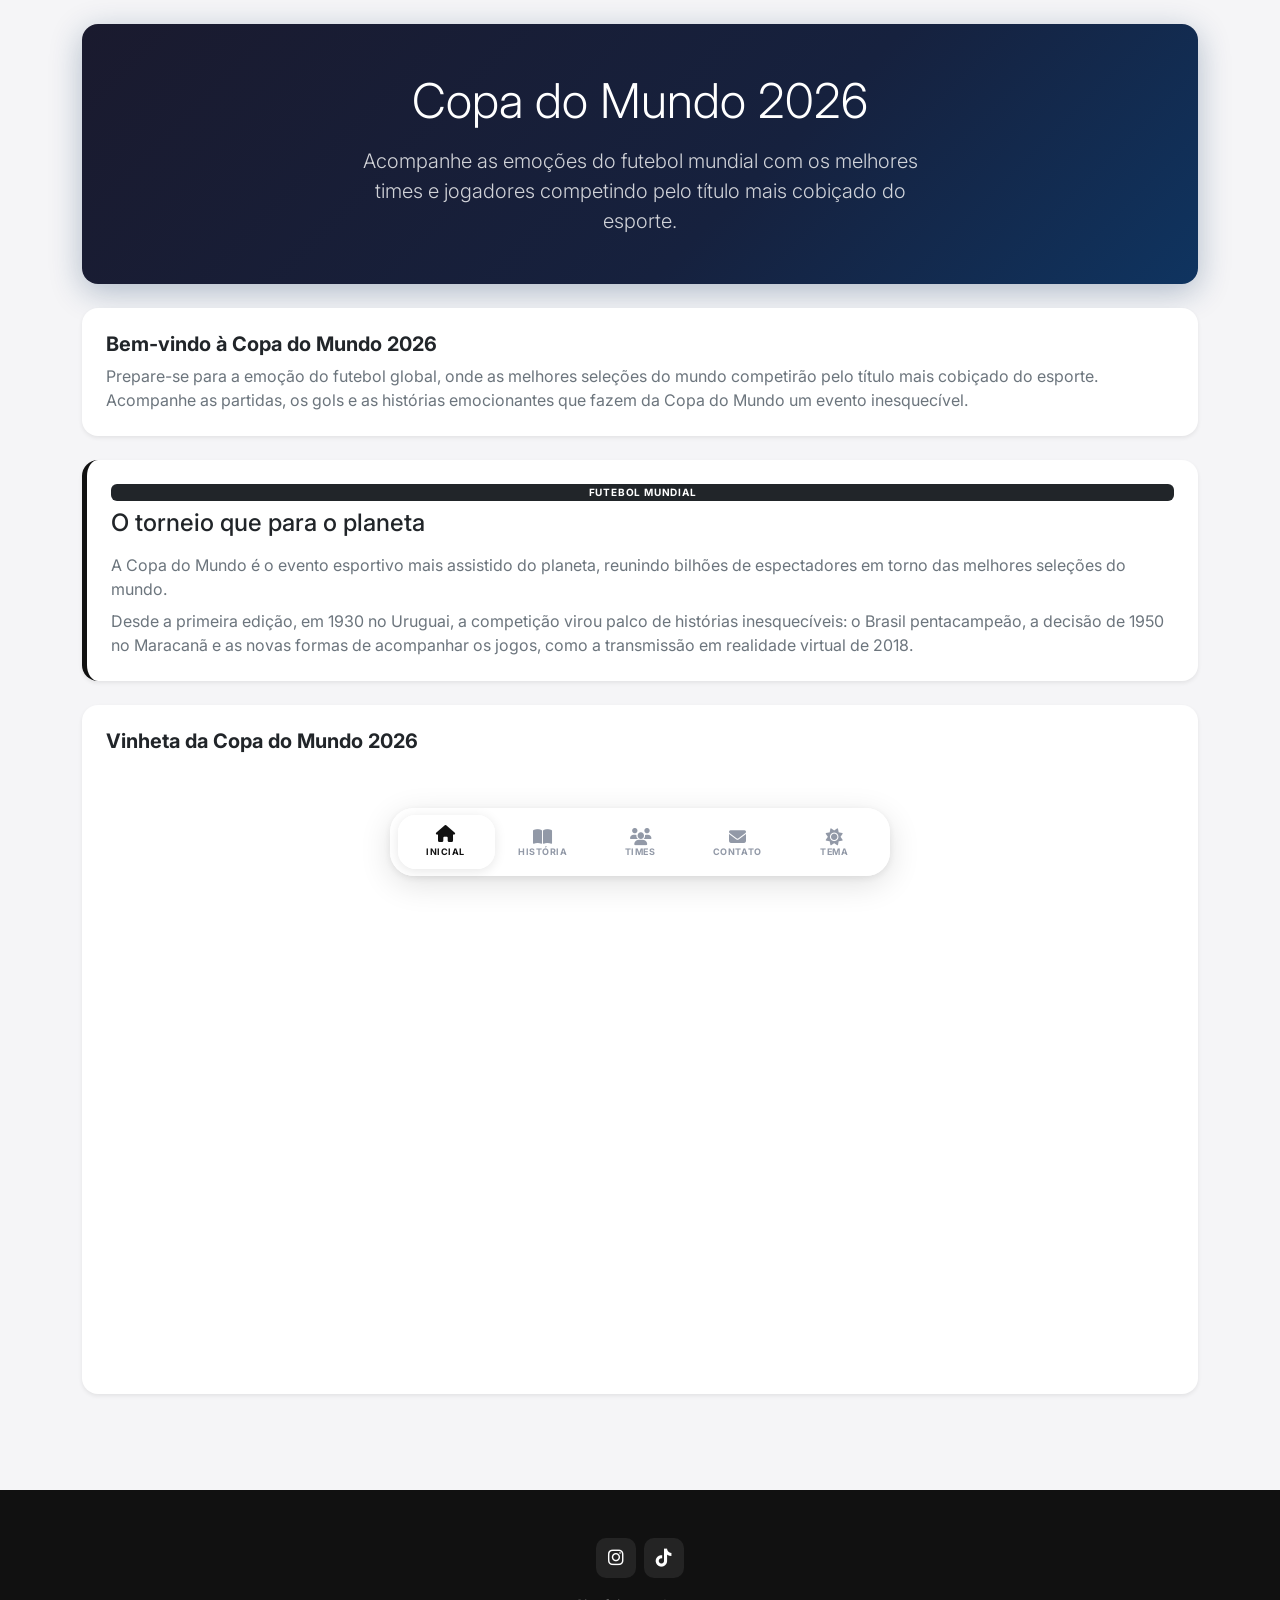
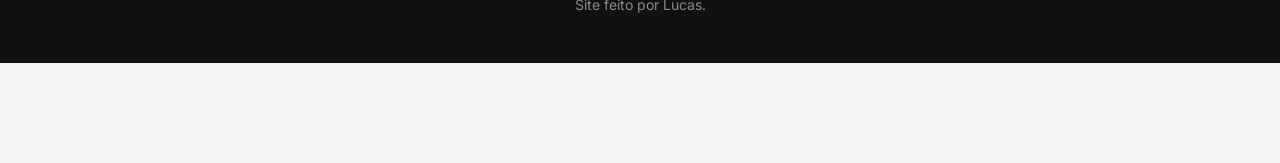
==== index.html @ 98e3d569 "Add files via upload" ====
﻿<!DOCTYPE html>
<html lang="pt-br">
<head>
    <meta charset="UTF-8">
    <meta name="viewport" content="width=device-width, initial-scale=1.0">
    <title>Copa do Mundo 2026</title>
    <link rel="stylesheet" href="https://cdn.jsdelivr.net/npm/bootstrap@5.3.3/dist/css/bootstrap.min.css">
    <link rel="stylesheet" href="https://cdnjs.cloudflare.com/ajax/libs/font-awesome/6.5.2/css/all.min.css">
    <link href="https://fonts.googleapis.com/css2?family=Inter:wght@400;600;700;800&display=swap" rel="stylesheet">
    <link rel="stylesheet" href="style.css">
</head>
<body>

    <header>
        <nav class="liquid-nav" aria-label="Navegação principal">
            <ul class="liquid-nav__list">
                <span class="liquid-nav__indicator"></span>
                <li class="liquid-nav__item pre-active">
                    <a href="index.html" class="liquid-nav__link">
                        <span class="liquid-nav__icon"><i class="fa-solid fa-house"></i></span>
                        <span class="liquid-nav__label">Inicial</span>
                    </a>
                </li>
                <li class="liquid-nav__item">
                    <a href="historia.html" class="liquid-nav__link">
                        <span class="liquid-nav__icon"><i class="fa-solid fa-book-open"></i></span>
                        <span class="liquid-nav__label">História</span>
                    </a>
                </li>
                <li class="liquid-nav__item">
                    <a href="participantes.html" class="liquid-nav__link">
                        <span class="liquid-nav__icon"><i class="fa-solid fa-users"></i></span>
                        <span class="liquid-nav__label">Times</span>
                    </a>
                </li>
                <li class="liquid-nav__item">
                    <a href="contatos.html" class="liquid-nav__link">
                        <span class="liquid-nav__icon"><i class="fa-solid fa-envelope"></i></span>
                        <span class="liquid-nav__label">Contato</span>
                    </a>
                </li>
                <li class="liquid-nav__item">
                    <button class="liquid-nav__link theme-toggle" type="button" aria-label="Alterar tema">
                        <span class="liquid-nav__icon"><i class="fa-solid fa-sun"></i></span>
                        <span class="liquid-nav__label">Tema</span>
                    </button>
                </li>
            </ul>
        </nav>
    </header>

    <main class="container py-4 pb-5 mb-5">

        <div class="hero-banner rounded-4 text-white text-center p-5 mb-4">
            <h1 class="display-5 fw-black mb-3">Copa do Mundo 2026</h1>
            <p class="lead mb-0 mx-auto" style="max-width:560px;opacity:.8;">
                Acompanhe as emoções do futebol mundial com os melhores times e jogadores competindo pelo título mais cobiçado do esporte.
            </p>
        </div>

        <div class="card border-0 shadow-sm rounded-4 p-4 mb-4">
            <h2 class="h5 fw-bold mb-2">
                Bem-vindo à Copa do Mundo 2026
                <img src="img/R.png" alt="" width="22" class="ms-1">
            </h2>
            <p class="text-secondary mb-0">
                Prepare-se para a emoção do futebol global, onde as melhores seleções do mundo competirão pelo título mais cobiçado do esporte. Acompanhe as partidas, os gols e as histórias emocionantes que fazem da Copa do Mundo um evento inesquecível.
            </p>
        </div>

        <div class="card border-0 shadow-sm rounded-4 p-4 mb-4 info-card">
            <span class="badge bg-dark mb-2 text-uppercase" style="letter-spacing:.08em;font-size:10px;">Futebol Mundial</span>
            <h2 class="h4 fw-black mb-3">O torneio que para o planeta</h2>
            <p class="text-secondary mb-2">
                A Copa do Mundo é o evento esportivo mais assistido do planeta, reunindo bilhões de espectadores em torno das melhores seleções do mundo.
            </p>
            <p class="text-secondary mb-0">
                Desde a primeira edição, em 1930 no Uruguai, a competição virou palco de histórias inesquecíveis: o Brasil pentacampeão, a decisão de 1950 no Maracanã e as novas formas de acompanhar os jogos, como a transmissão em realidade virtual de 2018.
            </p>
        </div>

        <div class="card border-0 shadow-sm rounded-4 p-4">
            <h2 class="h5 fw-bold mb-3">Vinheta da Copa do Mundo 2026</h2>
            <div class="ratio ratio-16x9 rounded-3 overflow-hidden">
                <iframe src="https://www.youtube.com/embed/Y8CbMkfu-qU?si=FJ_qscVRclZ0ne6s"
                    title="YouTube video player"
                    allow="accelerometer; autoplay; clipboard-write; encrypted-media; gyroscope; picture-in-picture; web-share"
                    allowfullscreen></iframe>
            </div>
        </div>

    </main>

    <footer class="footer-custom text-white text-center py-5">
        <div class="d-flex justify-content-center gap-2 mb-3">
            <a href="https://www.instagram.com/elucas._07" class="social-btn" aria-label="Instagram"><i class="fa-brands fa-instagram"></i></a>
            <a href="https://www.tiktok.com/@elucas._07" class="social-btn" aria-label="TikTok"><i class="fa-brands fa-tiktok"></i></a>
        </div>
        <p class="mb-0 small opacity-50">Site feito por Lucas.</p>
    </footer>

    <script src="https://cdn.jsdelivr.net/npm/bootstrap@5.3.3/dist/js/bootstrap.bundle.min.js"></script>
    <script src="script.js"></script>
</body>
</html>
---- style.css ----
﻿body {
    font-family: 'Inter', sans-serif;
    background-color: #f5f5f7;
    -webkit-font-smoothing: antialiased;
    padding-bottom: 100px;
}

.hero-banner {
    background: linear-gradient(135deg, #1a1a2e 0%, #16213e 60%, #0f3460 100%);
    box-shadow: 0 8px 32px rgba(15, 52, 96, 0.3);
}

.info-card {
    border-left: 5px solid #111 !important;
}

.team-flag {
    width: 90px;
    height: 60px;
    object-fit: contain;
    display: block;
}

.team-card {
    transition: transform 0.2s ease, box-shadow 0.2s ease;
}

.team-card:hover {
    transform: translateY(-4px);
    box-shadow: 0 12px 28px rgba(0,0,0,0.13) !important;
}

.footer-custom {
    background-color: #111111;
}

.social-btn {
    display: inline-grid;
    place-items: center;
    width: 40px;
    height: 40px;
    color: #fff;
    text-decoration: none;
    font-size: 18px;
    border-radius: 10px;
    background-color: rgba(255,255,255,0.08);
    transition: background-color 0.2s ease, transform 0.2s ease;
}

.social-btn:hover {
    background-color: rgba(255,255,255,0.18);
    color: #fff;
    transform: translateY(-3px);
}

.liquid-nav {
    position: fixed;
    bottom: 24px;
    left: 50%;
    transform: translateX(-50%);
    z-index: 100;
    width: min(94vw, 500px);
}

.liquid-nav__list {
    position: relative;
    display: flex;
    align-items: center;
    list-style: none;
    margin: 0;
    padding: 6px;
    height: 68px;
    background: rgba(255, 255, 255, 0.55);
    backdrop-filter: blur(20px) saturate(180%);
    -webkit-backdrop-filter: blur(20px) saturate(180%);
    border-radius: 24px;
    border: 1px solid rgba(255, 255, 255, 0.7);
    box-shadow:
        0 8px 32px rgba(0, 0, 0, 0.12),
        0 2px 8px rgba(0, 0, 0, 0.08),
        inset 0 1px 0 rgba(255, 255, 255, 0.9);
    overflow: visible;
}

.liquid-nav__indicator {
    position: absolute;
    top: 6px;
    left: 6px;
    height: calc(100% - 12px);
    border-radius: 18px;
    background: rgba(255, 255, 255, 0.9);
    box-shadow:
        0 2px 12px rgba(0, 0, 0, 0.1),
        inset 0 1px 0 rgba(255, 255, 255, 1);
    transition: left 0.4s cubic-bezier(0.34, 1.56, 0.64, 1),
                width 0.4s cubic-bezier(0.34, 1.56, 0.64, 1);
    pointer-events: none;
    z-index: 0;
}

.liquid-nav__item {
    position: relative;
    flex: 1;
    display: flex;
    justify-content: center;
    align-items: center;
    height: 100%;
    cursor: pointer;
    z-index: 1;
    border-radius: 18px;
}

.liquid-nav__link {
    display: flex;
    flex-direction: column;
    align-items: center;
    justify-content: center;
    gap: 2px;
    width: 100%;
    height: 100%;
    background: transparent;
    border: none;
    cursor: pointer;
    text-decoration: none;
    font-family: inherit;
    padding: 0;
    position: relative;
}

.liquid-nav__icon {
    display: flex;
    align-items: center;
    justify-content: center;
    font-size: 17px;
    line-height: 1;
    color: rgba(100, 110, 130, 0.7);
    transition: color 0.3s ease, transform 0.4s cubic-bezier(0.34, 1.56, 0.64, 1);
    will-change: transform;
}

.liquid-nav__label {
    font-size: 9px;
    font-weight: 700;
    letter-spacing: 0.06em;
    text-transform: uppercase;
    color: rgba(100, 110, 130, 0.7);
    white-space: nowrap;
    line-height: 1;
    transition: color 0.3s ease;
}

.liquid-nav__item.pre-active .liquid-nav__icon,
.liquid-nav__item.active .liquid-nav__icon {
    color: #111111;
    transform: translateY(-3px);
}

.liquid-nav__item.pre-active .liquid-nav__label,
.liquid-nav__item.active .liquid-nav__label {
    color: #111111;
}

.liquid-nav__item.is-clicking .liquid-nav__icon {
    animation: nav-bounce 0.5s cubic-bezier(0.34, 1.56, 0.64, 1);
}

@keyframes nav-bounce {
    0%   { transform: translateY(-3px) scale(1); }
    30%  { transform: translateY(-8px) scale(1.2); }
    60%  { transform: translateY(-1px) scale(0.9); }
    100% { transform: translateY(-3px) scale(1); }
}

.theme-toggle {
    background: transparent;
    border: none;
    cursor: pointer;
    padding: 0;
    font-family: inherit;
    width: 100%;
    height: 100%;
}

body.dark-theme {
    background-color: #0d0d0f;
    color: #f0f0f0;
}

body.dark-theme .card {
    background-color: #1c1c1e !important;
    border-color: #2c2c2e !important;
    color: #f0f0f0;
}

body.dark-theme .text-secondary {
    color: #aaaaaa !important;
}

body.dark-theme .table {
    color: #cccccc;
    --bs-table-hover-bg: #252528;
    --bs-table-border-color: #2c2c2e;
}

body.dark-theme .table-dark th {
    background-color: #2c2c2e;
}

body.dark-theme .form-control,
body.dark-theme .form-select {
    background-color: #1c1c1e;
    border-color: #3a3a3c;
    color: #f0f0f0;
}

body.dark-theme .form-control:focus,
body.dark-theme .form-select:focus {
    background-color: #1c1c1e;
    color: #f0f0f0;
    border-color: #f0f0f0;
    box-shadow: 0 0 0 3px rgba(240,240,240,0.08);
}

body.dark-theme .form-label {
    color: #cccccc;
}

body.dark-theme .liquid-nav__list {
    background: rgba(28, 28, 30, 0.75);
    border-color: rgba(255, 255, 255, 0.1);
    box-shadow:
        0 8px 32px rgba(0, 0, 0, 0.5),
        0 2px 8px rgba(0, 0, 0, 0.3),
        inset 0 1px 0 rgba(255, 255, 255, 0.08);
}

body.dark-theme .liquid-nav__indicator {
    background: rgba(60, 60, 65, 0.9);
    box-shadow: 0 2px 12px rgba(0, 0, 0, 0.3), inset 0 1px 0 rgba(255, 255, 255, 0.1);
}

body.dark-theme .liquid-nav__item.pre-active .liquid-nav__icon,
body.dark-theme .liquid-nav__item.active .liquid-nav__icon,
body.dark-theme .liquid-nav__item.pre-active .liquid-nav__label,
body.dark-theme .liquid-nav__item.active .liquid-nav__label {
    color: #f0f0f0;
}

body.dark-theme .footer-custom {
    background-color: #0a0a0a;
}

body.dark-theme .info-card {
    border-left-color: #f0f0f0 !important;
}
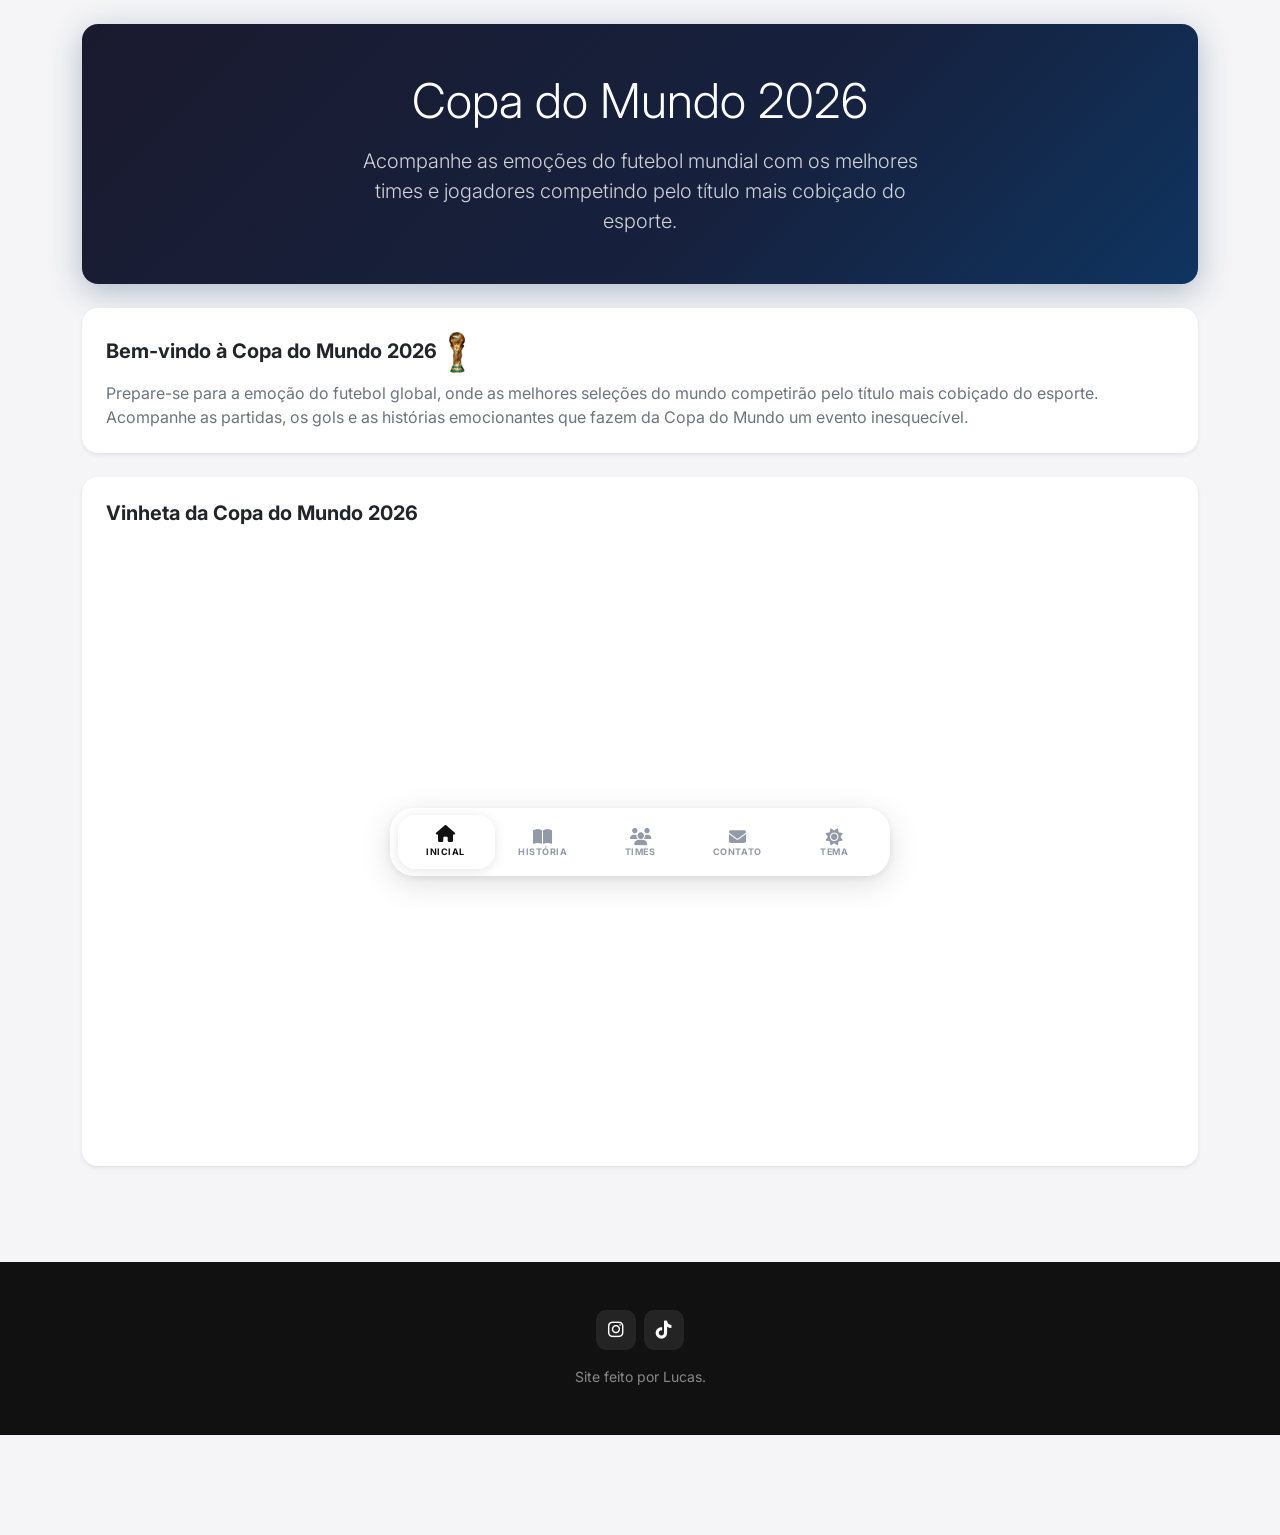
==== commit c89aa604: "Add files via upload" ====
--- a/index.html
+++ b/index.html
@@ -68,17 +68,6 @@
             </p>
         </div>
 
-        <div class="card border-0 shadow-sm rounded-4 p-4 mb-4 info-card">
-            <span class="badge bg-dark mb-2 text-uppercase" style="letter-spacing:.08em;font-size:10px;">Futebol Mundial</span>
-            <h2 class="h4 fw-black mb-3">O torneio que para o planeta</h2>
-            <p class="text-secondary mb-2">
-                A Copa do Mundo é o evento esportivo mais assistido do planeta, reunindo bilhões de espectadores em torno das melhores seleções do mundo.
-            </p>
-            <p class="text-secondary mb-0">
-                Desde a primeira edição, em 1930 no Uruguai, a competição virou palco de histórias inesquecíveis: o Brasil pentacampeão, a decisão de 1950 no Maracanã e as novas formas de acompanhar os jogos, como a transmissão em realidade virtual de 2018.
-            </p>
-        </div>
-
         <div class="card border-0 shadow-sm rounded-4 p-4">
             <h2 class="h5 fw-bold mb-3">Vinheta da Copa do Mundo 2026</h2>
             <div class="ratio ratio-16x9 rounded-3 overflow-hidden">
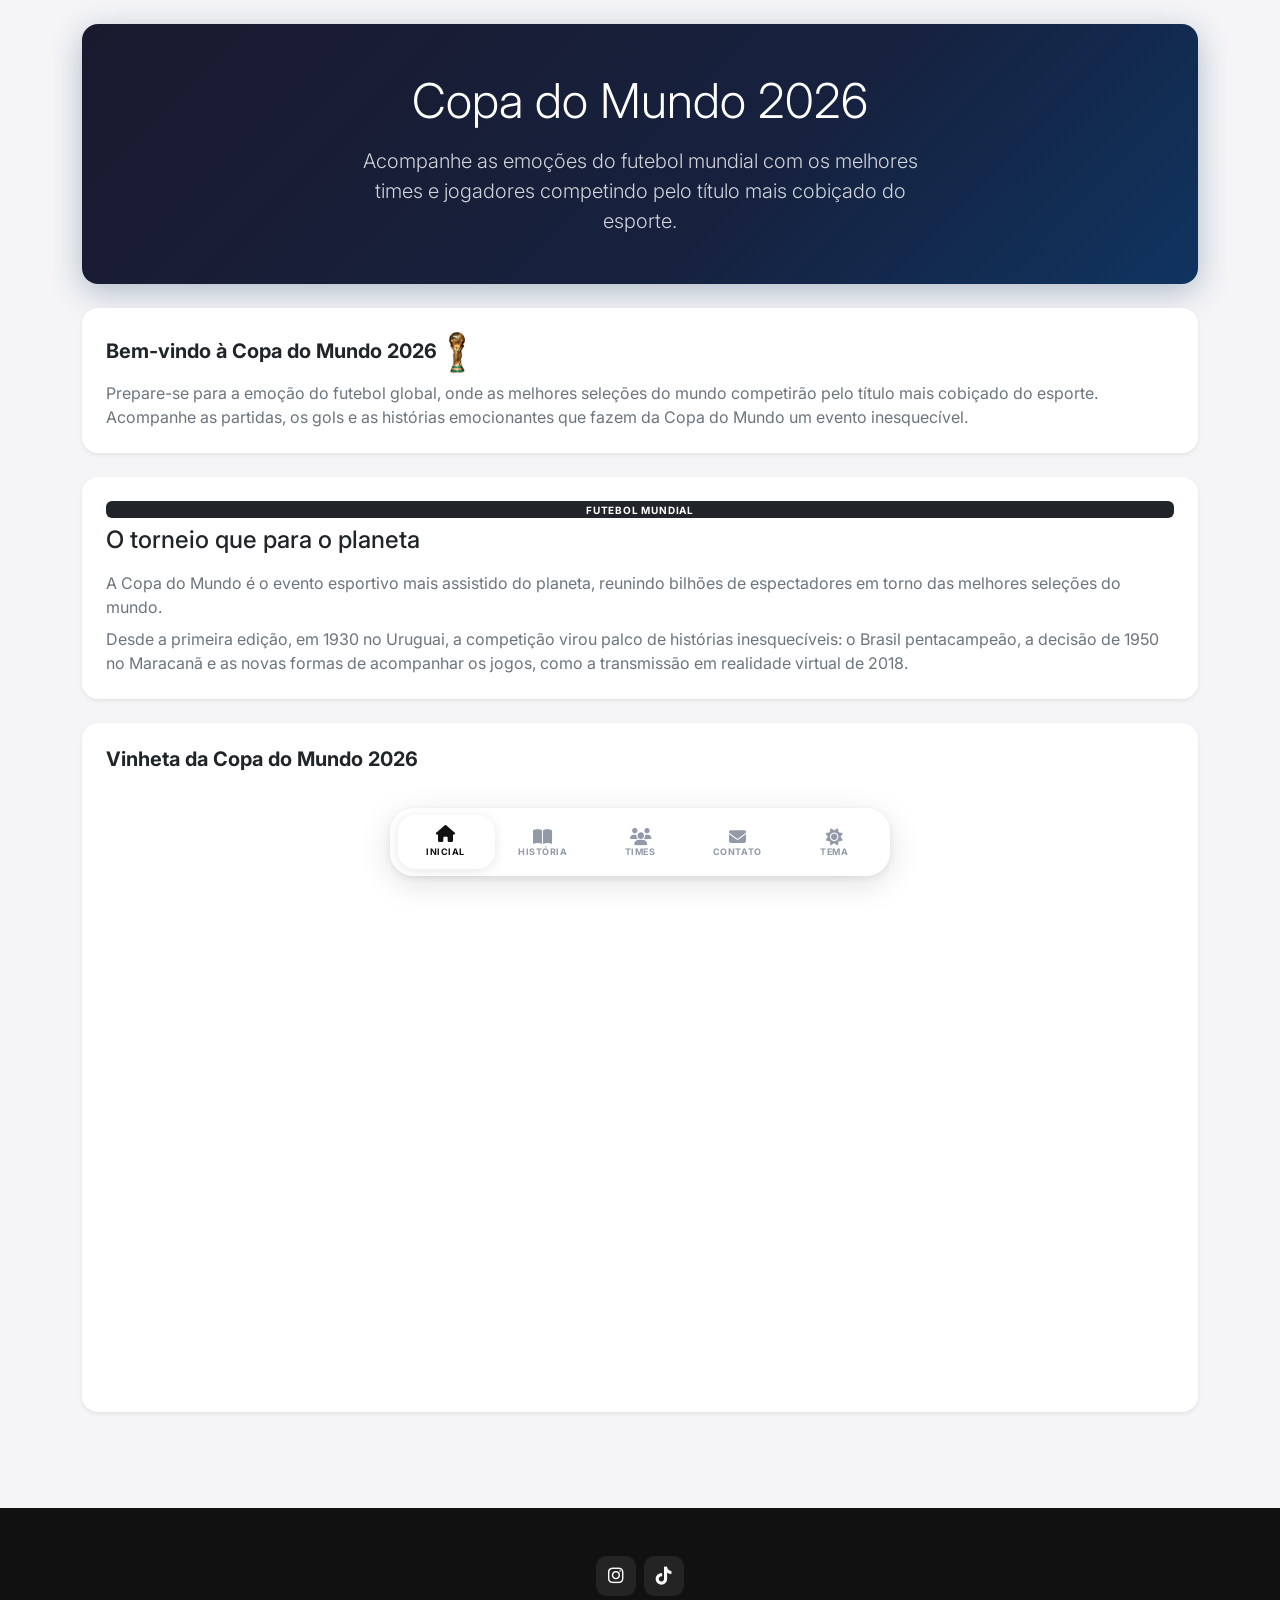
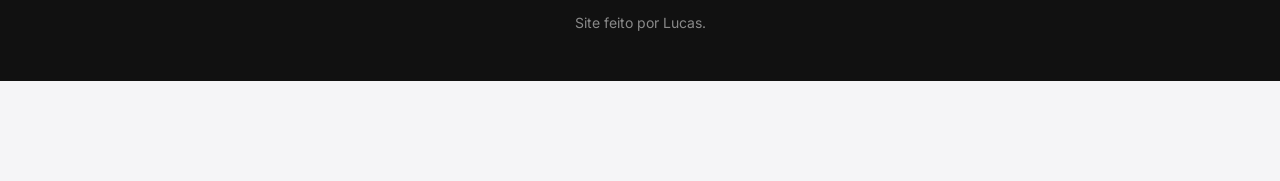
==== commit 15aebd7d: "Add files via upload" ====
--- a/index.html
+++ b/index.html
@@ -68,6 +68,17 @@
             </p>
         </div>
 
+        <div class="card border-0 shadow-sm rounded-4 p-4 mb-4 info-card">
+            <span class="badge bg-dark mb-2 text-uppercase" style="letter-spacing:.08em;font-size:10px;">Futebol Mundial</span>
+            <h2 class="h4 fw-black mb-3">O torneio que para o planeta</h2>
+            <p class="text-secondary mb-2">
+                A Copa do Mundo é o evento esportivo mais assistido do planeta, reunindo bilhões de espectadores em torno das melhores seleções do mundo.
+            </p>
+            <p class="text-secondary mb-0">
+                Desde a primeira edição, em 1930 no Uruguai, a competição virou palco de histórias inesquecíveis: o Brasil pentacampeão, a decisão de 1950 no Maracanã e as novas formas de acompanhar os jogos, como a transmissão em realidade virtual de 2018.
+            </p>
+        </div>
+
         <div class="card border-0 shadow-sm rounded-4 p-4">
             <h2 class="h5 fw-bold mb-3">Vinheta da Copa do Mundo 2026</h2>
             <div class="ratio ratio-16x9 rounded-3 overflow-hidden">
--- a/style.css
+++ b/style.css
@@ -8,10 +8,6 @@
 .hero-banner {
     background: linear-gradient(135deg, #1a1a2e 0%, #16213e 60%, #0f3460 100%);
     box-shadow: 0 8px 32px rgba(15, 52, 96, 0.3);
-}
-
-.info-card {
-    border-left: 5px solid #111 !important;
 }
 
 .team-flag {
@@ -249,7 +245,3 @@
 body.dark-theme .footer-custom {
     background-color: #0a0a0a;
 }
-
-body.dark-theme .info-card {
-    border-left-color: #f0f0f0 !important;
-}
